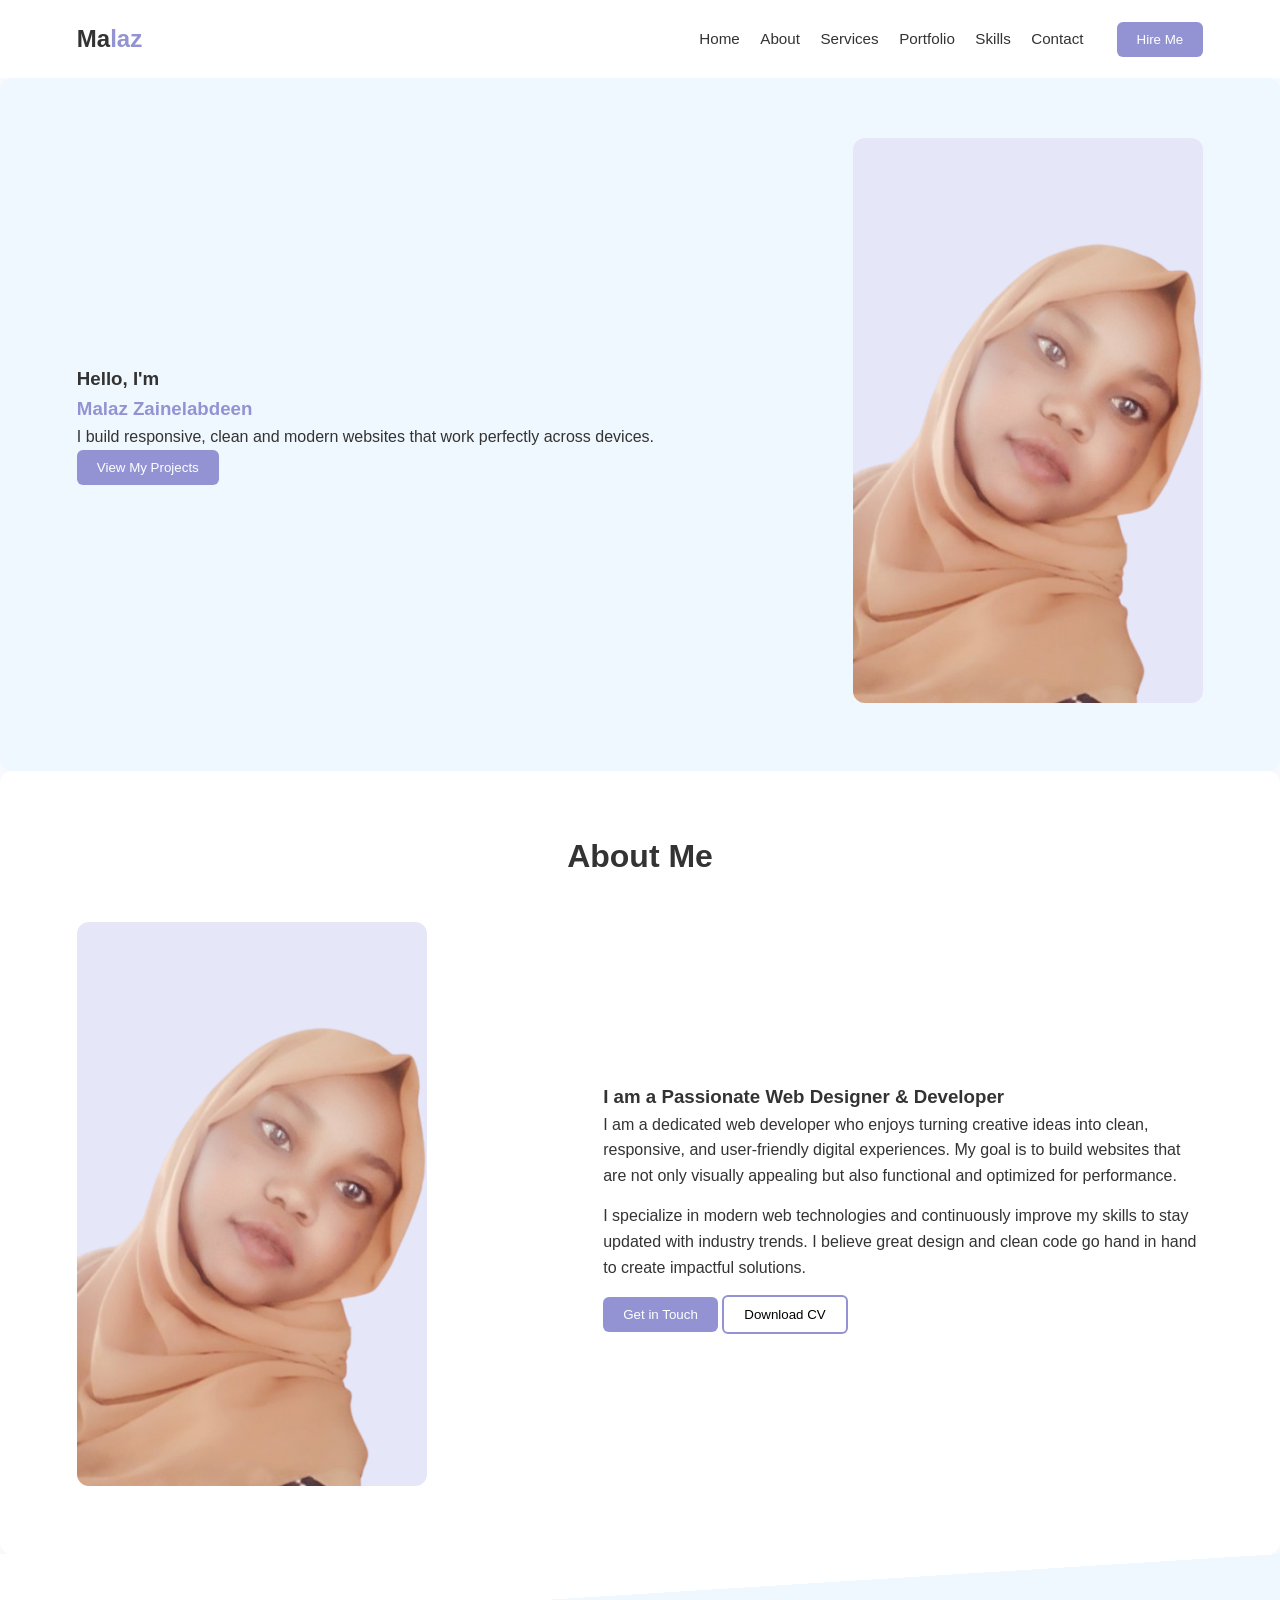
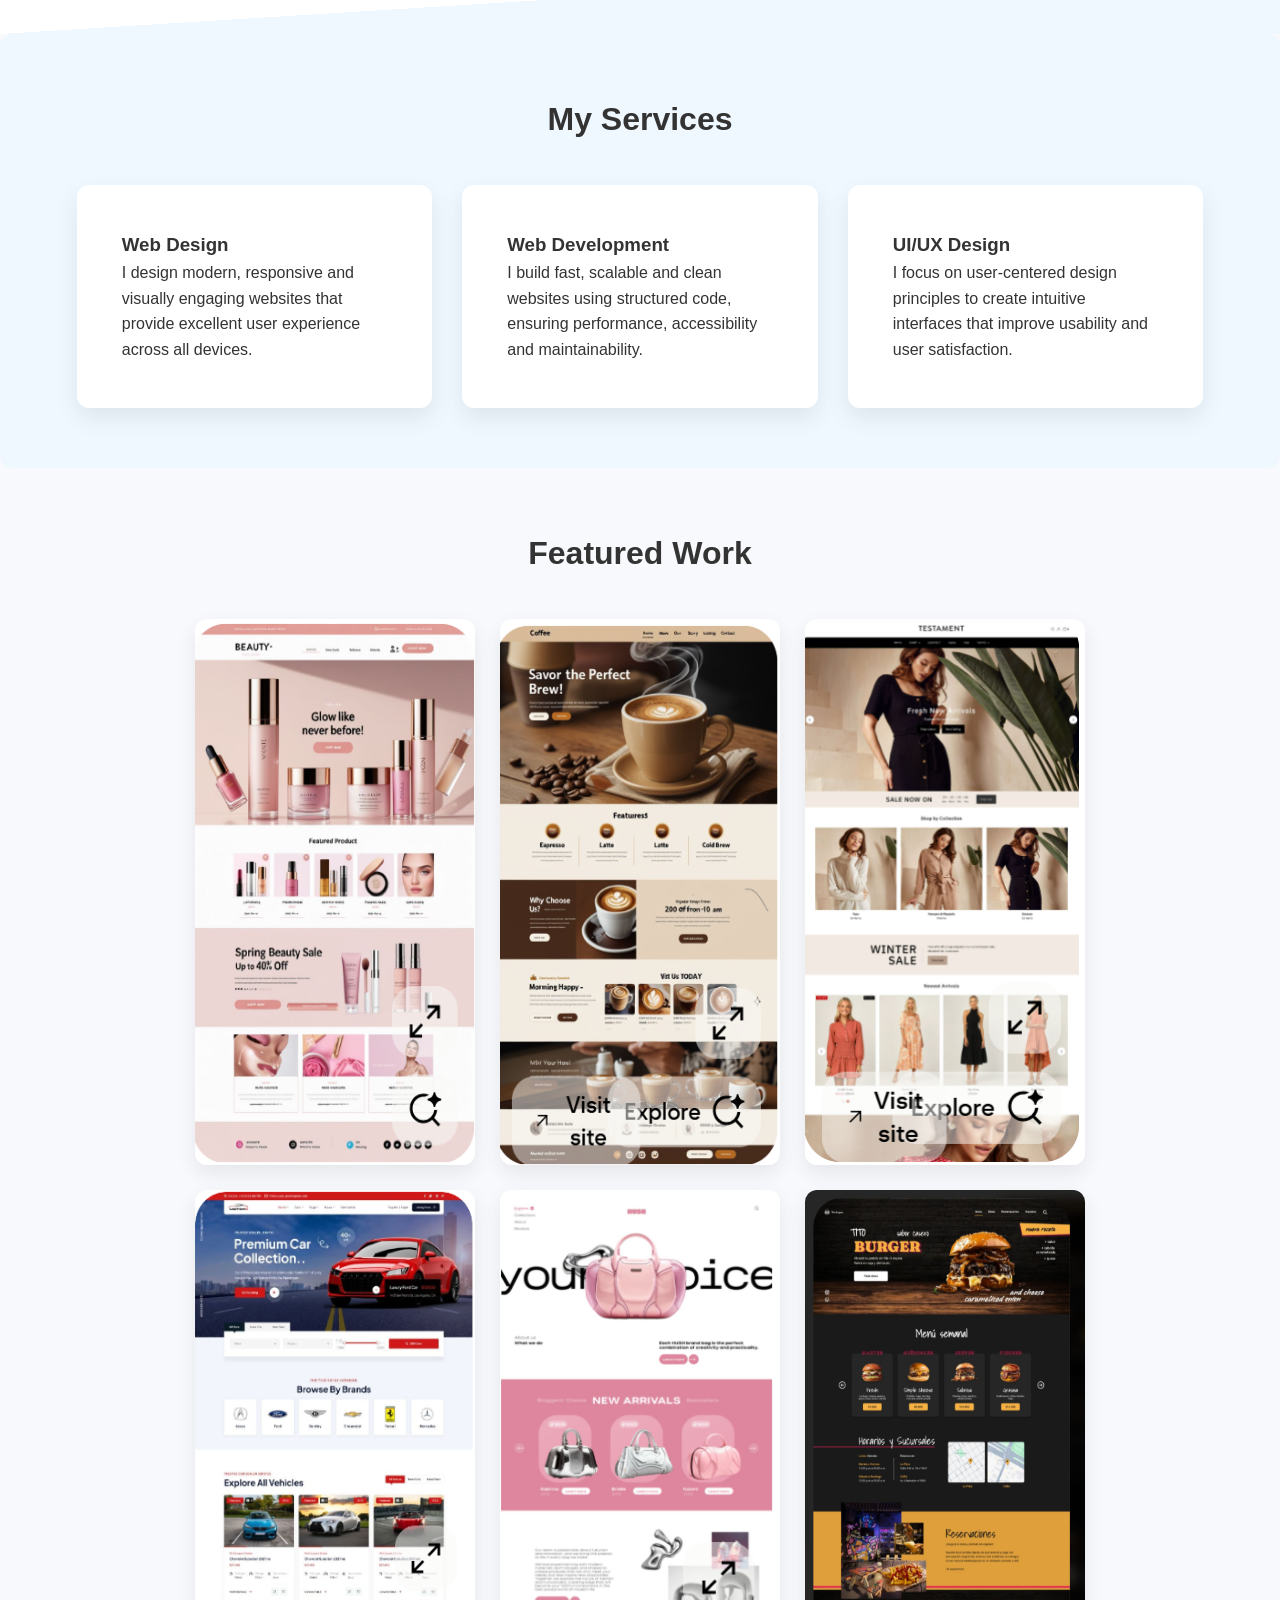
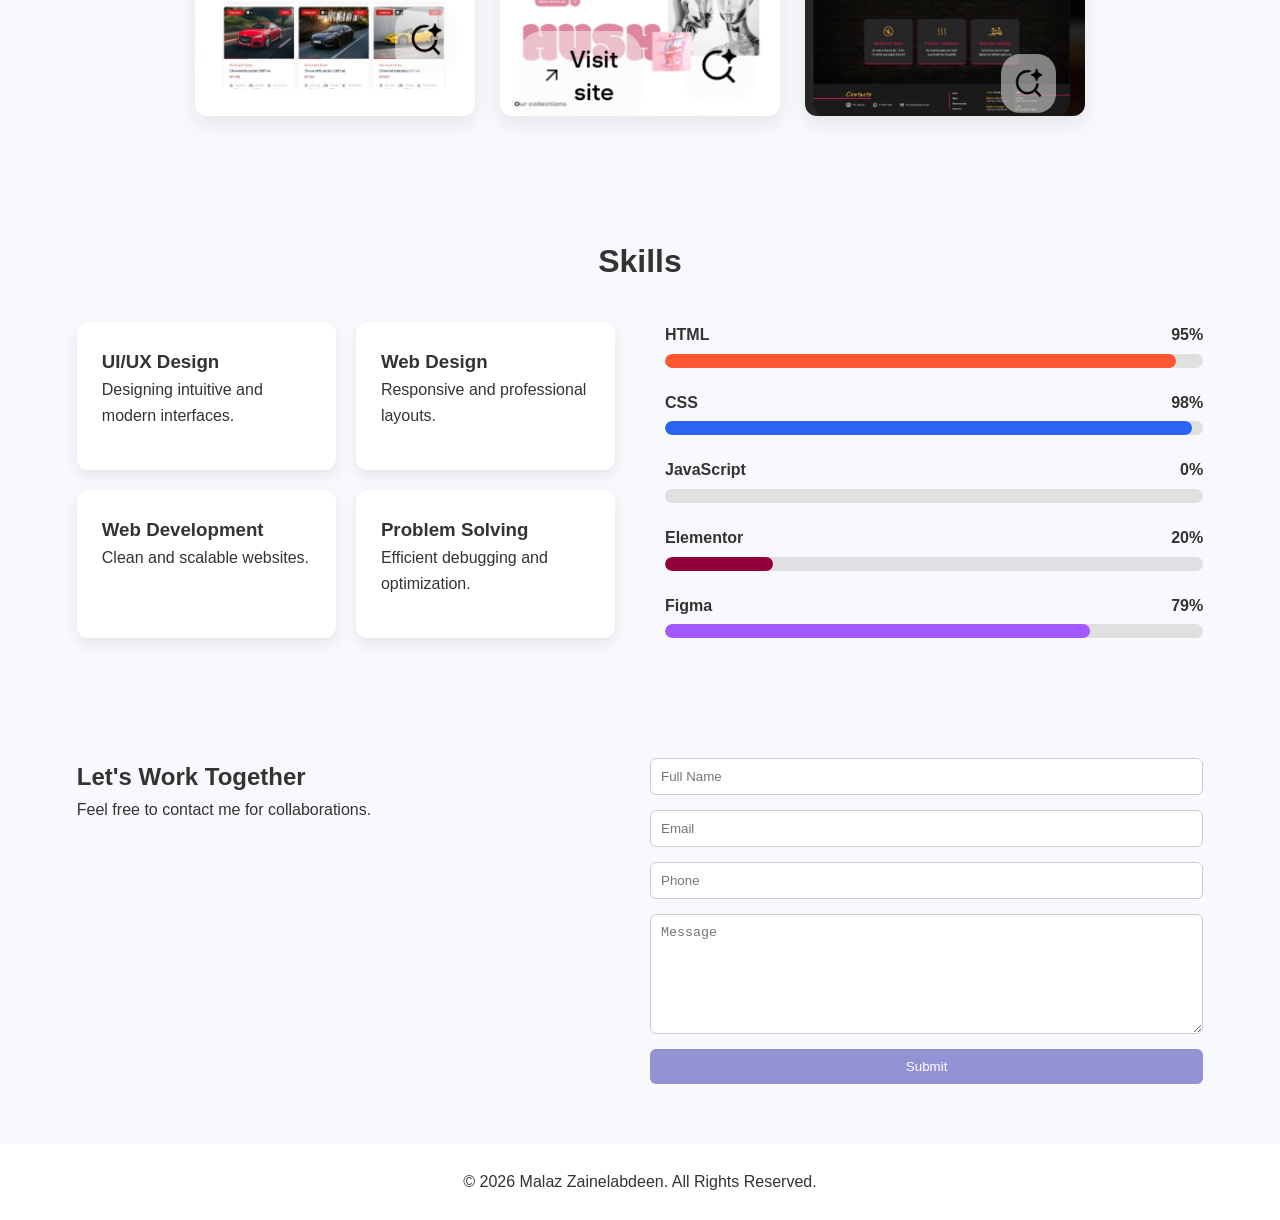
==== index.html @ f404f15a "Update and rename portfolio.html to index.html" ====
<!DOCTYPE html>
<html lang="en">
<head>
<meta charset="UTF-8">
<meta name="viewport" content="width=device-width, initial-scale=1.0">
<title>Malaz Portfolio</title>
<link rel="stylesheet" href="portofollio.css">
<link href="https://cdn.jsdelivr.net/npm/aos@2.3.4/dist/aos.css" rel="stylesheet">
</head>

<body>

<!-- ================= HEADER ================= -->
<header class="container" data-oas="fade-up">
    <div class="logo">
        <h2>Ma<span>laz</span></h2>
    </div>

    <div class="menus-container">
        <nav class="nav-bar">
            <a href="#home">Home</a>
            <a href="#about">About</a>
            <a href="#services">Services</a>
            <a href="#portfolio">Portfolio</a>
            <a href="#skills">Skills</a>
            <a href="#contact">Contact</a>
        </nav>
        <button class="btn">Hire Me</button>
    </div>
</header>

<!-- ================= LANDING ================= -->
<section class="landing-section-container" id="home" data-oas="fade-down">
    <div class="landing-text">
        <h3>Hello, I'm <br><span class="name">Malaz Zainelabdeen</span></h3>
        <p>I build responsive, clean and modern websites that work perfectly across devices.</p>
        <button class="btn">View My Projects</button>
    </div>

    <div class="landing-img">
        <img src="my img.png" alt="Profile">
    </div>
</section>

<!-- ================= ABOUT ================= -->
<section class="aboutcontainer white-section" id="about" data-oas="fade-left">

    <h2 class="section-title">About Me</h2>

    <div class="about-content">

        <div class="about-img">
            <img src="my img.png" alt="About Image">
        </div>

        <div class="about-details">
            <h3>I am a Passionate Web Designer & Developer</h3>

            <p>
                I am a dedicated web developer who enjoys turning creative ideas into
                clean, responsive, and user-friendly digital experiences.
                My goal is to build websites that are not only visually appealing
                but also functional and optimized for performance.
            </p>

            <p>
                I specialize in modern web technologies and continuously improve my
                skills to stay updated with industry trends. I believe great design
                and clean code go hand in hand to create impactful solutions.
            </p>

            <div class="about-buttons">
                <button class="btn">Get in Touch</button>
                <button class="cv-btn">Download CV</button>
            </div>
        </div>

    </div>

</section>

<!-- SHAPE DIVIDER -->
<div class="shape-divider"></div>


<!-- ================= SERVICES ================= -->
<section class="services-section blue-section" id="services" data-oas="fade-right">

    <h2 class="section-title">My Services</h2>

    <div class="services-cards">

        <div class="card">
            <h3>Web Design</h3>
            <p>
                I design modern, responsive and visually engaging websites that
                provide excellent user experience across all devices.
            </p>
        </div>

        <div class="card">
            <h3>Web Development</h3>
            <p>
                I build fast, scalable and clean websites using structured code,
                ensuring performance, accessibility and maintainability.
            </p>
        </div>

        <div class="card">
            <h3>UI/UX Design</h3>
            <p>
                I focus on user-centered design principles to create intuitive
                interfaces that improve usability and user satisfaction.
            </p>
        </div>

    </div>

</section>


<!-- ================= PORTFOLIO ================= -->
<section class="portfolio-section" id="portfolio" data-oas="fade-up">
    <h2 class="section-title">Featured Work</h2>

    <div class="portfolio-container">
        <img src="beu-web.png" alt="">
        <img src="caff-web.png" alt="">
        <img src="dress-web.png" alt="">
        <img src="cars-web.png" alt="">
        <img src="mark-web.png" alt="">
        <img src="restoran-web.png" alt="">
    </div>
</section>

<!-- ================= SKILLS ================= -->
<!-- ================= SKILLS ================= -->
<section class="skills-section" id="skills" data-oas="fade-down">

    <h2 class="skills-title">Skills</h2>

    <div class="skills-wrapper">

        <!-- LEFT SIDE (Skill Cards) -->
        <div class="skills-cards">

            <div class="skills-box">
                <h3>UI/UX Design</h3>
                <p>Designing intuitive and modern interfaces.</p>
            </div>

            <div class="skills-box">
                <h3>Web Design</h3>
                <p>Responsive and professional layouts.</p>
            </div>

            <div class="skills-box">
                <h3>Web Development</h3>
                <p>Clean and scalable websites.</p>
            </div>

            <div class="skills-box">
                <h3>Problem Solving</h3>
                <p>Efficient debugging and optimization.</p>
            </div>

        </div>

        <!-- RIGHT SIDE (Skill Bars) -->
        <div class="skills-bars" >

            <div class="skill">
                <p>HTML <span>95%</span></p>
                <div class="progress">
                    <div class="progress-bar html"></div>
                </div>
            </div>

            <div class="skill">
                <p>CSS <span>98%</span></p>
                <div class="progress">
                    <div class="progress-bar css"></div>
                </div>
            </div>

            <div class="skill">
                <p>JavaScript <span>0%</span></p>
                <div class="progress">
                    <div class="progress-bar js"></div>
                </div>
            </div>

            <div class="skill">
                <p>Elementor <span>20%</span></p>
                <div class="progress">
                    <div class="progress-bar elementor"></div>
                </div>
            </div>

            <div class="skill">
                <p>Figma <span>79%</span></p>
                <div class="progress">
                    <div class="progress-bar figma"></div>
                </div>
            </div>

        </div>

    </div>
</section>


<!-- ================= CONTACT ================= -->
<section class="contact-section" id="contact" data-oas="fade-right">
    <div class="contact-text">
        <h2>Let's Work Together</h2>
        <p>Feel free to contact me for collaborations.</p>
    </div>

    <form class="form">
        <input type="text" placeholder="Full Name">
        <input type="email" placeholder="Email">
        <input type="tel" placeholder="Phone">
        <textarea placeholder="Message"></textarea>
        <button class="btn">Submit</button>
    </form>
</section>

<!-- ================= FOOTER ================= -->
<footer class="footer">
    <p>© 2026 Malaz Zainelabdeen. All Rights Reserved.</p>
</footer>

<script src="https://cdn.jsdelivr.net/npm/aos@2.3.4/dist/aos.js"></script>
<script>
AOS.init({
    duration: 1000,   // animation duration in ms
    easing: 'ease-in-out',
    once: true,       // animation occurs only once
    offset: 50        // start animation 50px before section enters viewport
});
</script>


</body>
</html>
---- portofollio.css ----
/* ================= RESET ================= */
*{
    margin:0;
    padding:0;
    box-sizing:border-box;
}

body{
    font-family: Arial, sans-serif;
    background:#f8f9fc;
    line-height:1.6;
    color:#333;
}

section{
    padding:60px 6%;
}

/* ================= GLOBAL TITLES ================= */
.section-title{
    text-align:center;
    font-size:2rem;
    margin-bottom:40px;
    font-weight:bold;
}

/* Alternating backgrounds */
.white-section{
    background:white;
}

.blue-section{
    background:aliceblue;
}

/* ================= HEADER ================= */
.container{
    display:flex;
    justify-content:space-between;
    align-items:center;
    padding:20px 6%;
    background:white;
}

.logo span{
    color:#9393d3;
}

.menus-container{
    display:flex;
    align-items:center;
    gap:25px;
}

.nav-bar a{
    text-decoration:none;
    color:#333;
    margin:0 8px;
    font-size:0.95rem;
}

.btn{
    background:#9393d3;
    color:white;
    border:none;
    padding:10px 20px;
    border-radius:6px;
    cursor:pointer;
    transition:0.3s ease;
}

.btn:hover{
    background:#7a7ad1;
}

.cv-btn{
    border:2px solid #9393d3;
    background:white;
    padding:10px 20px;
    border-radius:6px;
    cursor:pointer;
}

/* ================= LANDING ================= */
.landing-section-container{
    display:flex;
    justify-content:space-between;
    align-items:center;
    gap:40px;
    background:aliceblue;
    border-radius:12px;
}

.landing-img img{
    width:350px;
    border-radius:12px;
}

.name{
    color:#9393d3;
}

/* ================= ABOUT ================= */
.aboutcontainer{
    border-radius:12px;
}

.about-content{
    display:flex;
    justify-content:space-between;
    align-items:center;
    gap:50px;
}

.about-img img{
    width:350px;
    border-radius:12px;
}

.about-details{
    max-width:600px;
}

.about-details p{
    margin-bottom:15px;
}

/* Shape Divider */
.shape-divider{
    width:100%;
    height:80px;
    background:linear-gradient(to bottom right, white 50%, aliceblue 50%);
}

/* ================= SERVICES ================= */
.services-section{
    border-radius:12px;
}

.services-cards{
    display:flex;
    justify-content:center;
    gap:30px;
    margin-top:30px;
}

.card{
    background:white;
    padding:45px;
    width:360px;
    border-radius:12px;
    box-shadow:0 10px 25px rgba(0,0,0,0.08);
    transition:0.3s;
}

.card:hover{
    transform:translateY(-6px);
}

/* ================= PORTFOLIO ================= */
.portfolio-section{
    border-radius:12px;
    text-align:center;
}

.portfolio-container{
    display:flex;
    flex-wrap:wrap;
    justify-content:center;
    gap:25px;
}

.portfolio-container img{
    width:280px;
    border-radius:12px;
    box-shadow:0 8px 20px rgba(0,0,0,0.08);
}

/* ================= SKILLS ================= */
.skills-section{
    border-radius:12px;
}

.skills-title{
    text-align:center;
    font-size:2rem;
    margin-bottom:35px;
    font-weight:bold;
}

.skills-wrapper{
    display:flex;
    justify-content:space-between;
    gap:50px;
}

/* LEFT SIDE (Cards) */
.skills-cards{
    display:grid;
    grid-template-columns:repeat(2, 1fr);
    gap:20px;
    width:50%;
}

.skills-box{
    background:white;
    padding:25px;
    border-radius:12px;
    box-shadow:0 6px 15px rgba(0,0,0,0.08);
}

/* RIGHT SIDE (Bars) */
.skills-bars{
    width:50%;
    display:flex;
    flex-direction:column;
    gap:22px;
}

.skill p{
    display:flex;
    justify-content:space-between;
    margin-bottom:6px;
    font-weight:600;
}

.progress{
    width:100%;
    height:14px;
    background:#e0e0e0;
    border-radius:20px;
    overflow:hidden;
}

.progress-bar{
    height:100%;
    border-radius:20px;
}

/* Skill Percentages */
.html{ width:95%; background:#ff5733; }
.css{ width:98%; background:#2965f1; }
.js{ width:0%; background:#f7df1e; }
.elementor{ width:20%; background:#92003b; }
.figma{ width:79%; background:#a259ff; }

/* ================= CONTACT ================= */
.contact-section{
    display:flex;
    justify-content:space-between;
    align-items:flex-start;
    gap:20px;
    border-radius:12px;
}

.contact-text{
    width:50%;
}

.form{
    width:50%;
    display:flex;
    flex-direction:column;
    gap:15px;
}

.form input,
.form textarea{
    width:100%;
    padding:10px;
    border:1px solid #ccc;
    border-radius:6px;
}

.form textarea{
    min-height:120px;
}

.form .btn{
    width:100%;
}

/* ================= FOOTER ================= */
.footer{
    text-align:center;
    padding:25px;
    background:white;
}

/* ================= RESPONSIVE ================= */
@media(max-width:768px){

        /* body{
            padding: 0 20px;
        } */
    section{
        padding:45px 5%;
    }

    .container,
    .landing-section-container,
    .about-content,
    .services-cards,
    .skills-wrapper,
    .contact-section{
        flex-direction:column;
        text-align:center;
        gap:30px;
    }

    .portfolio-container{
        flex-direction:column;
        align-items:center;
    }

}

[data-aos] {
    opacity: 0;           /* hidden before animation */
    transition: all 0.8s ease-in-out;
}

[data-aos].aos-animate {
    opacity: 1;           /* visible after animation triggers */
}
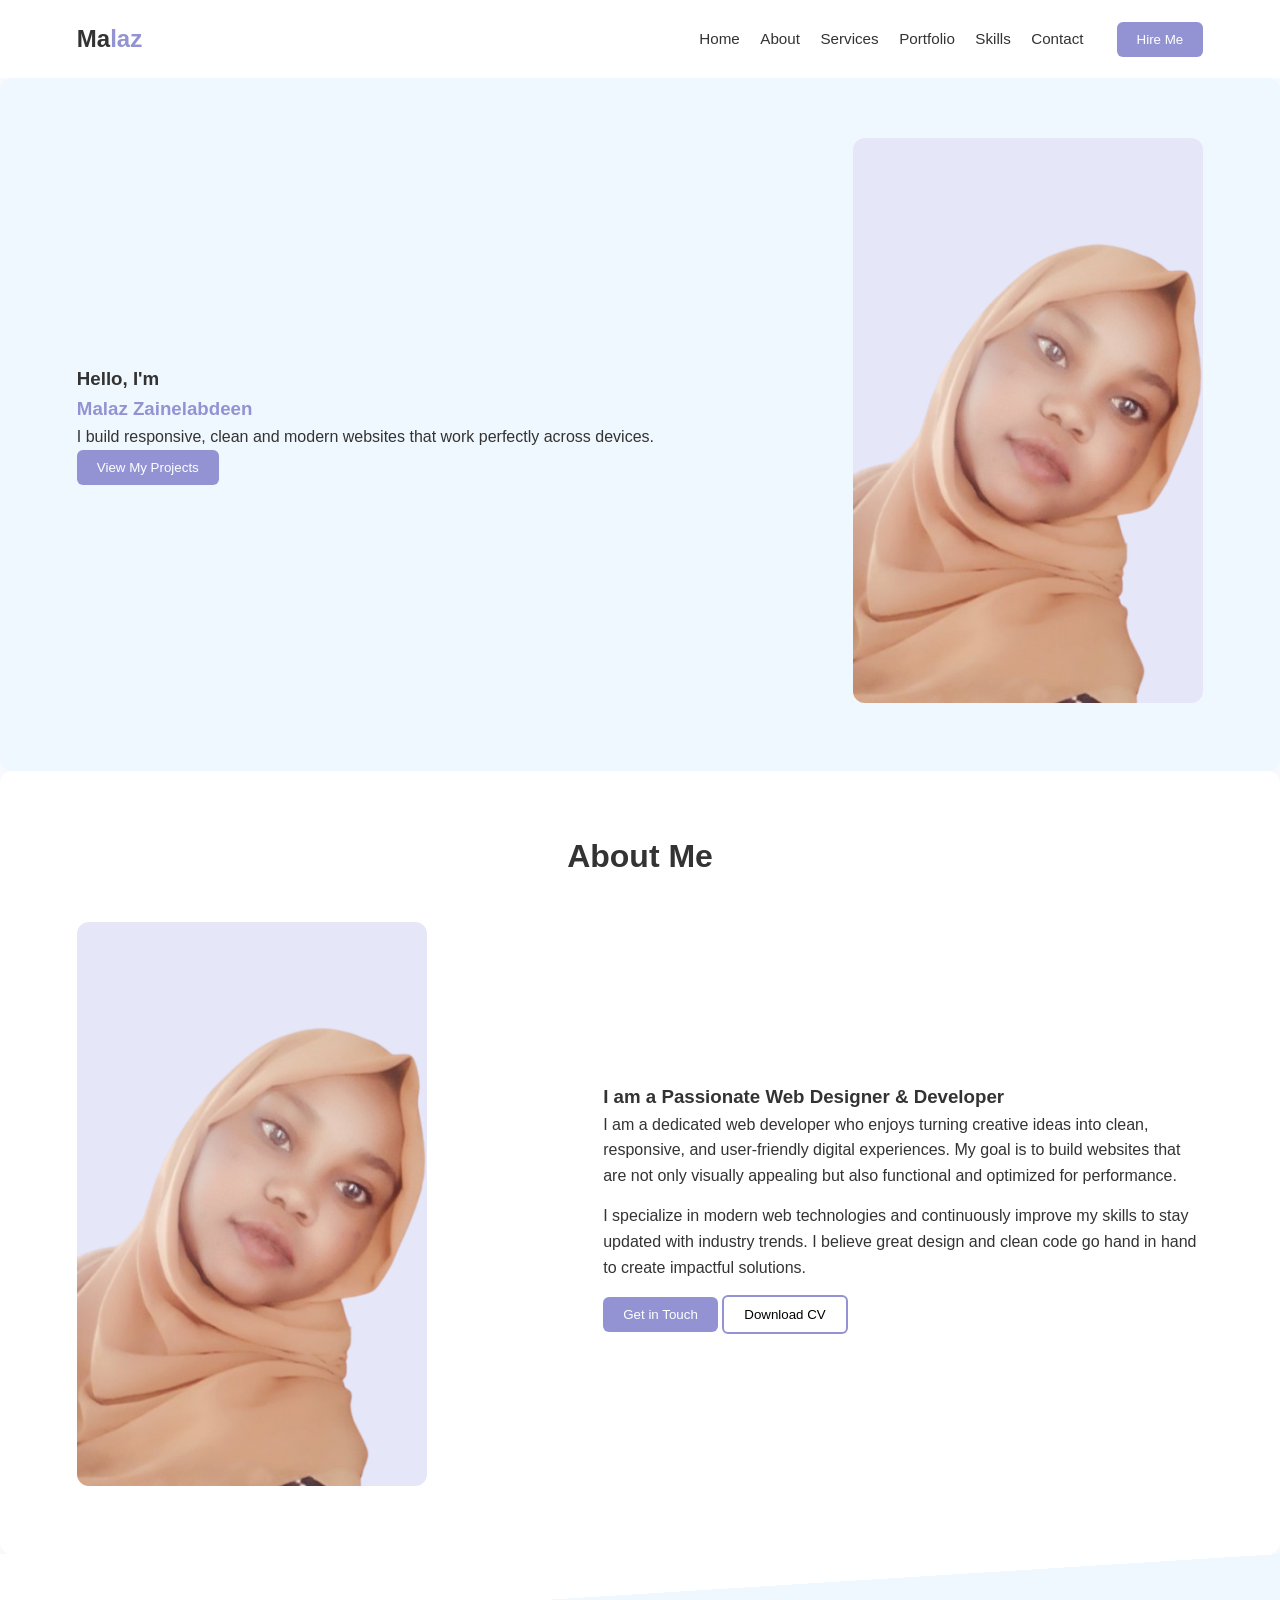
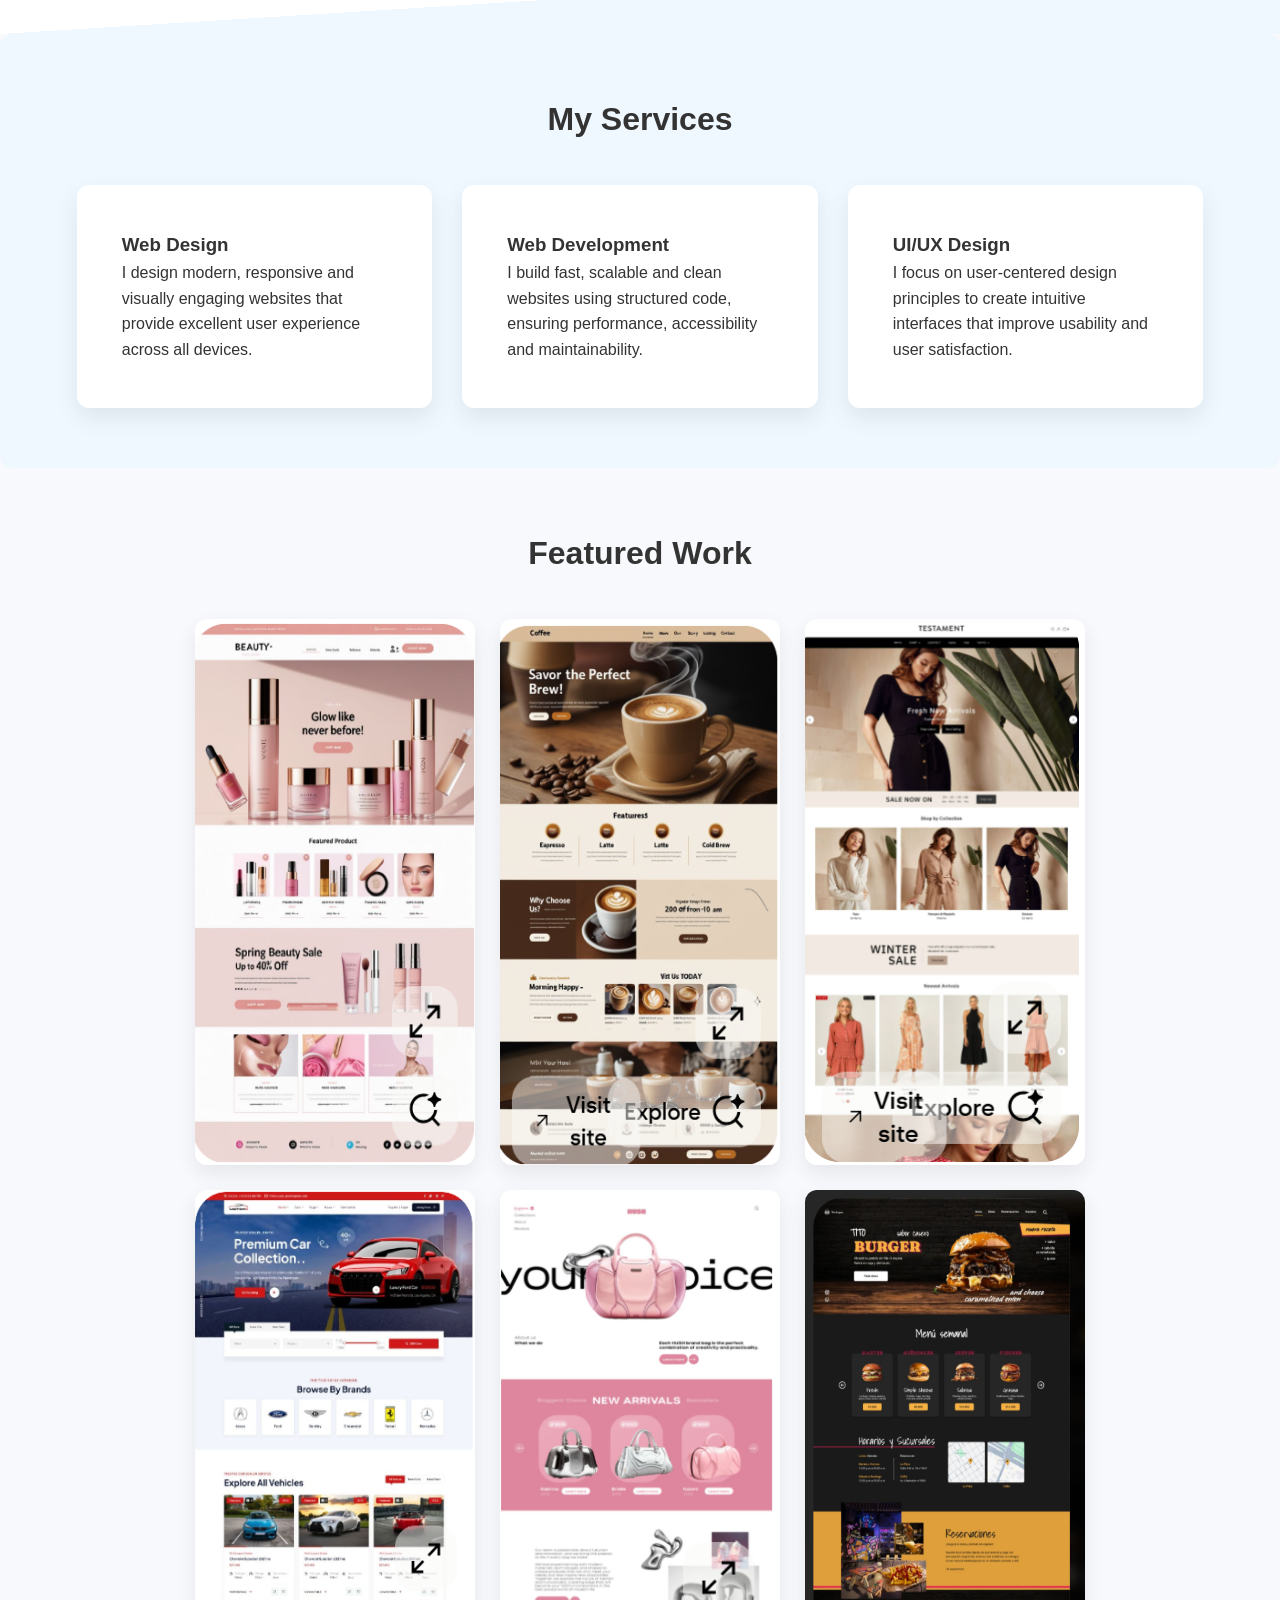
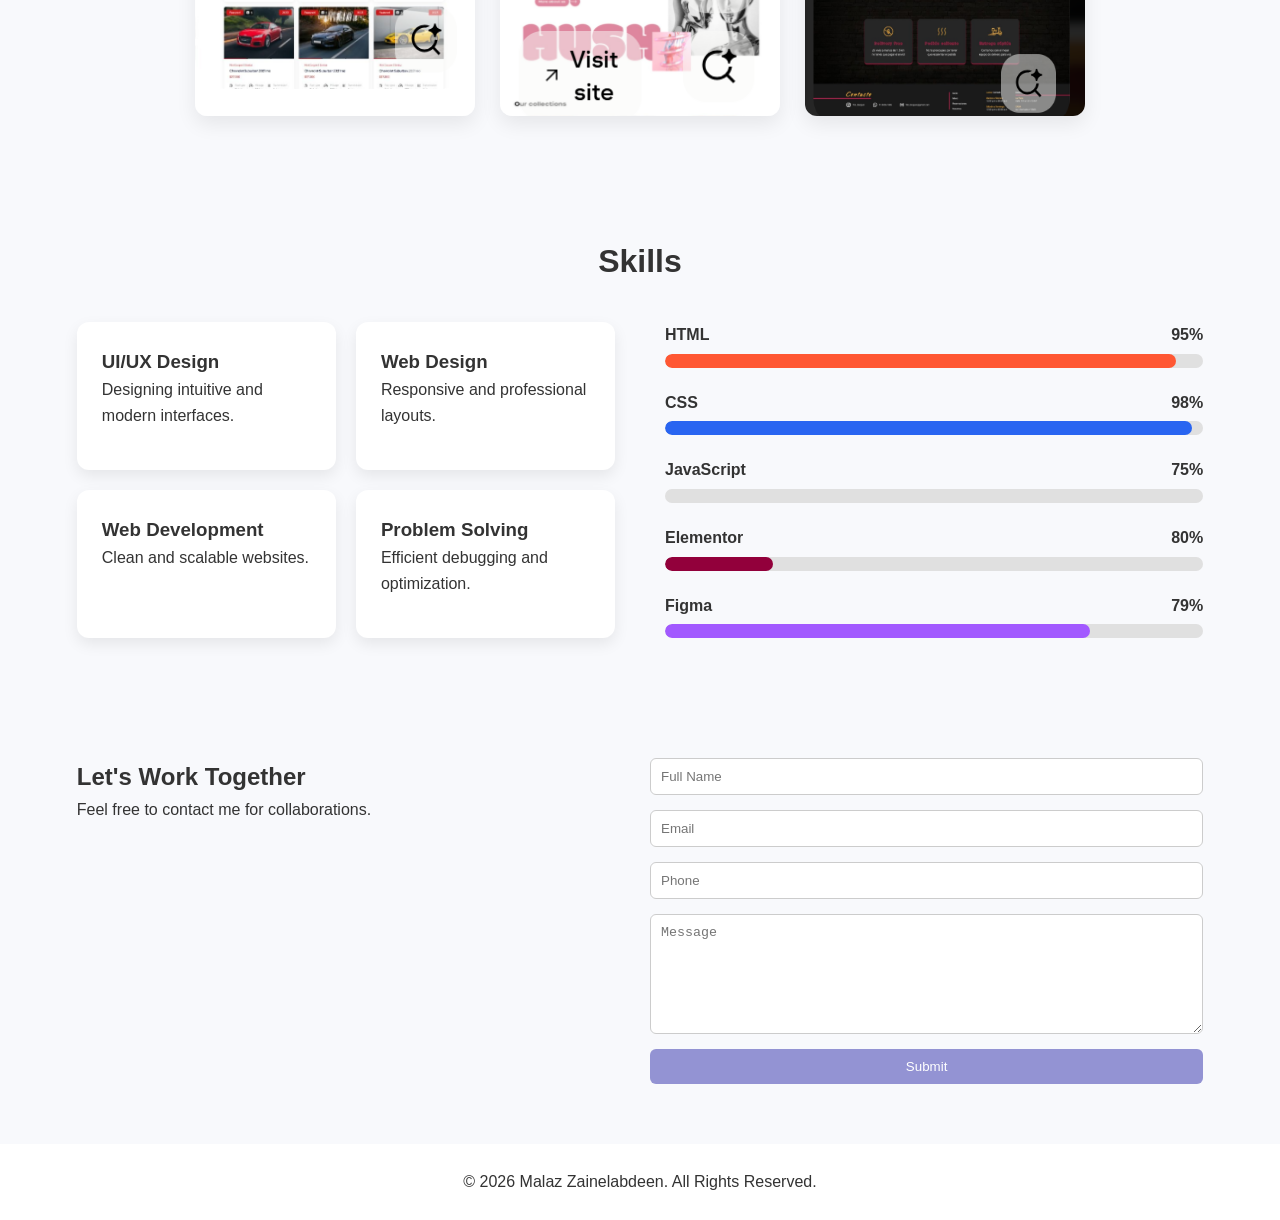
==== commit bad7cd2c: "Fix HTML encoding issues in index.html" ====
--- a/index.html
+++ b/index.html
@@ -184,14 +184,14 @@
             </div>
 
             <div class="skill">
-                <p>JavaScript <span>0%</span></p>
+                <p>JavaScript <span>75%</span></p>
                 <div class="progress">
                     <div class="progress-bar js"></div>
                 </div>
             </div>
 
             <div class="skill">
-                <p>Elementor <span>20%</span></p>
+                <p>Elementor <span>80%</span></p>
                 <div class="progress">
                     <div class="progress-bar elementor"></div>
                 </div>
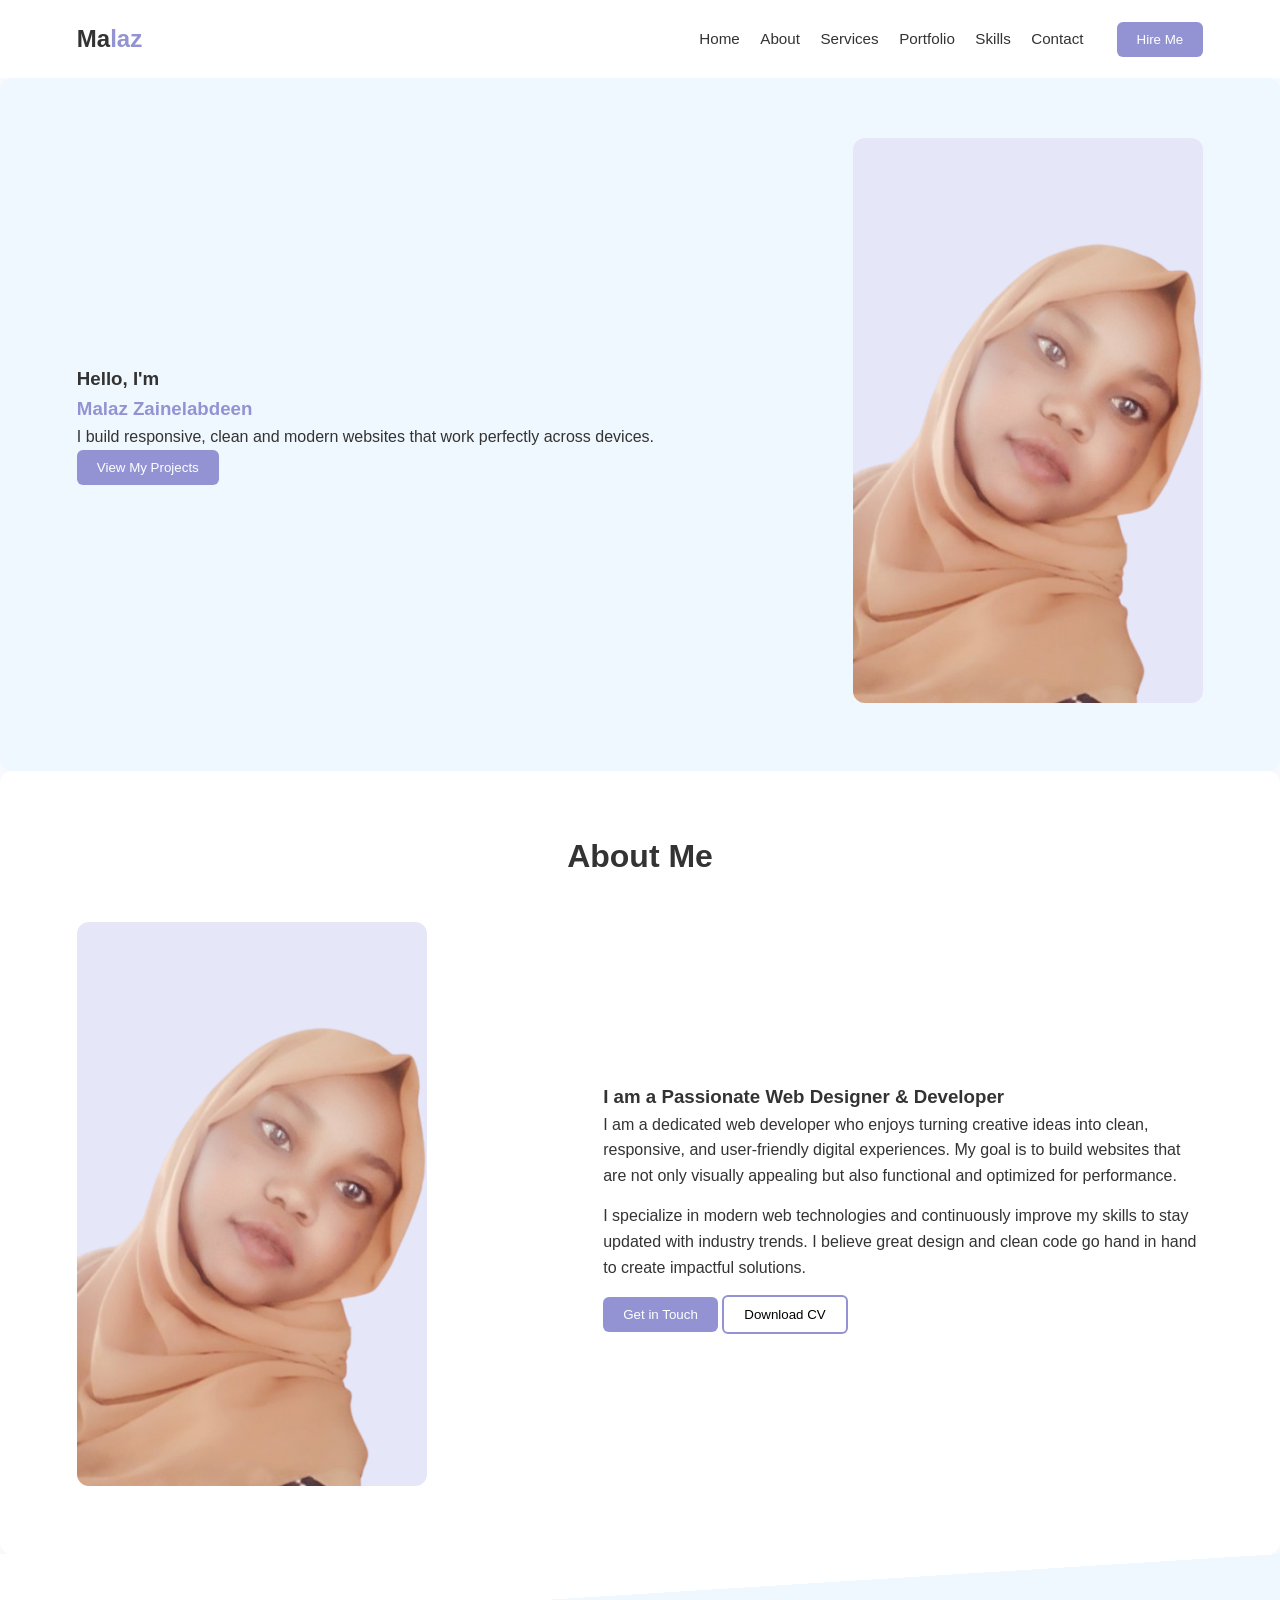
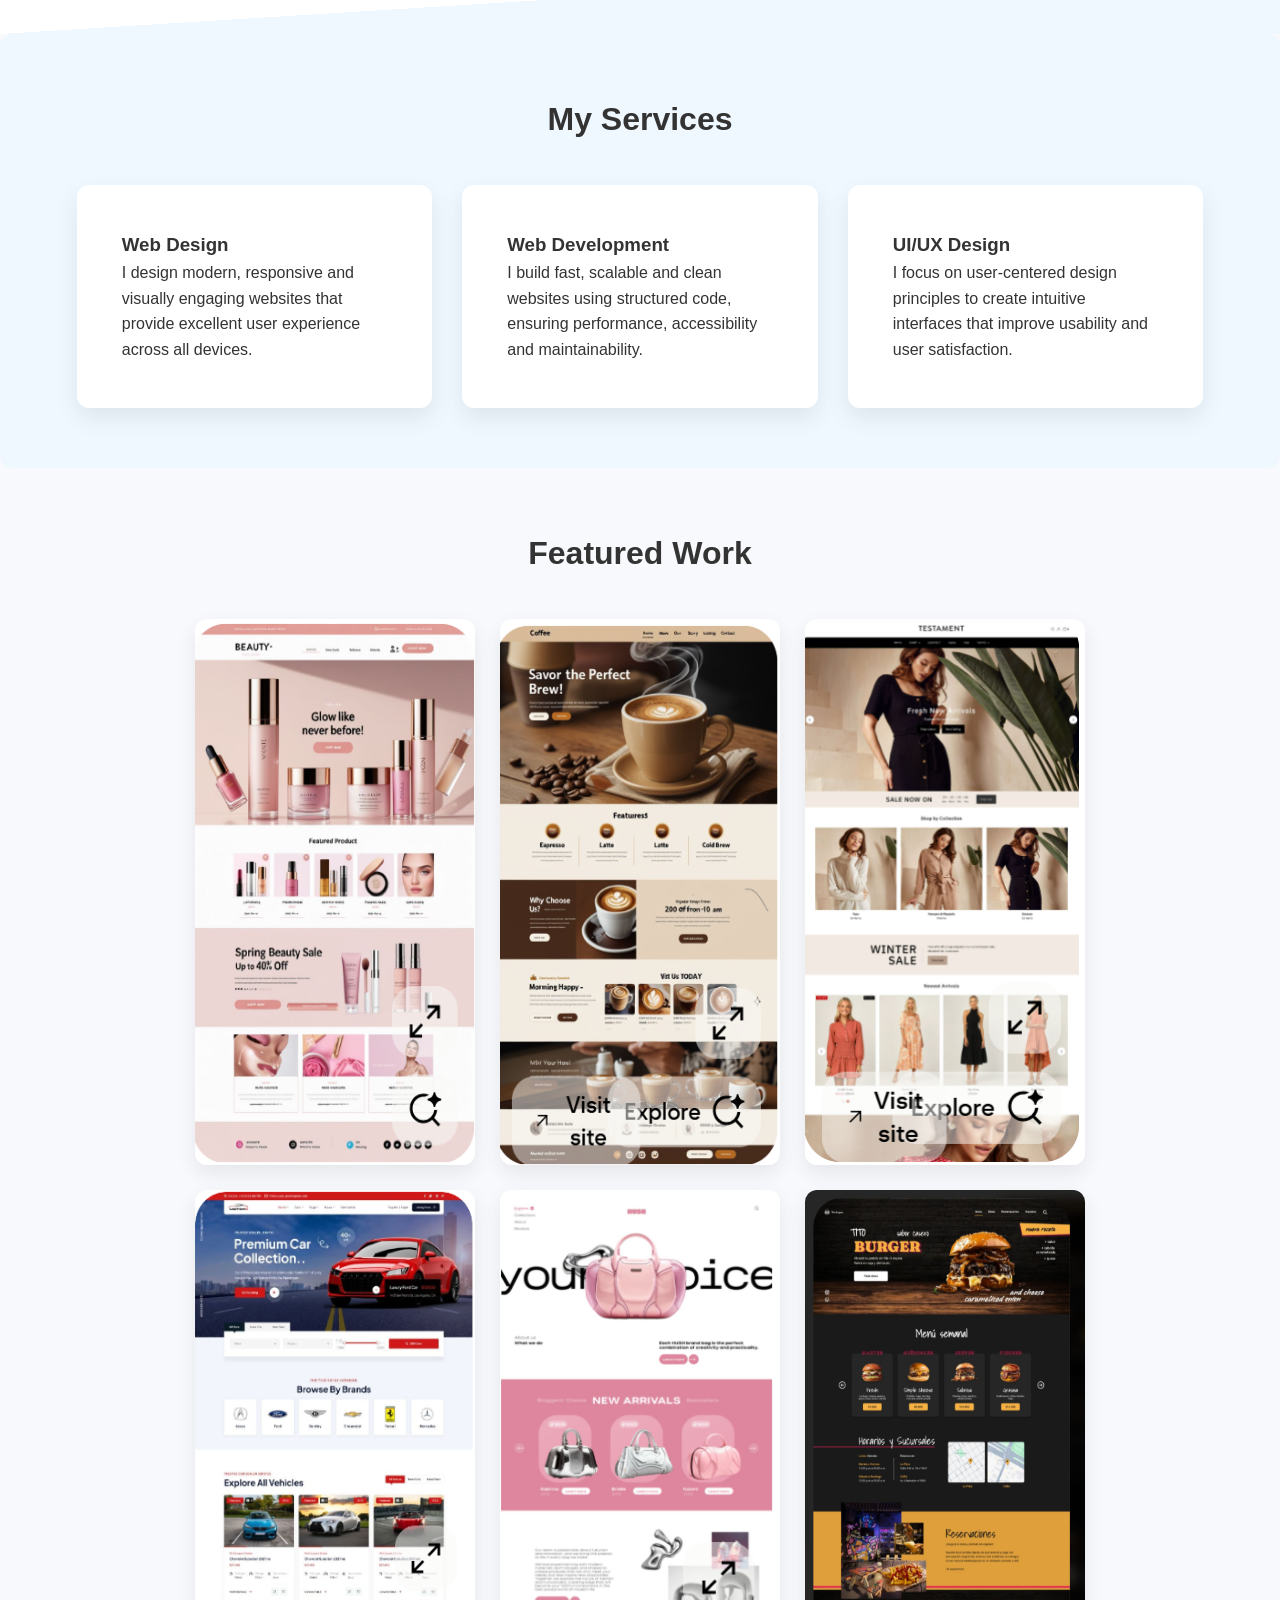
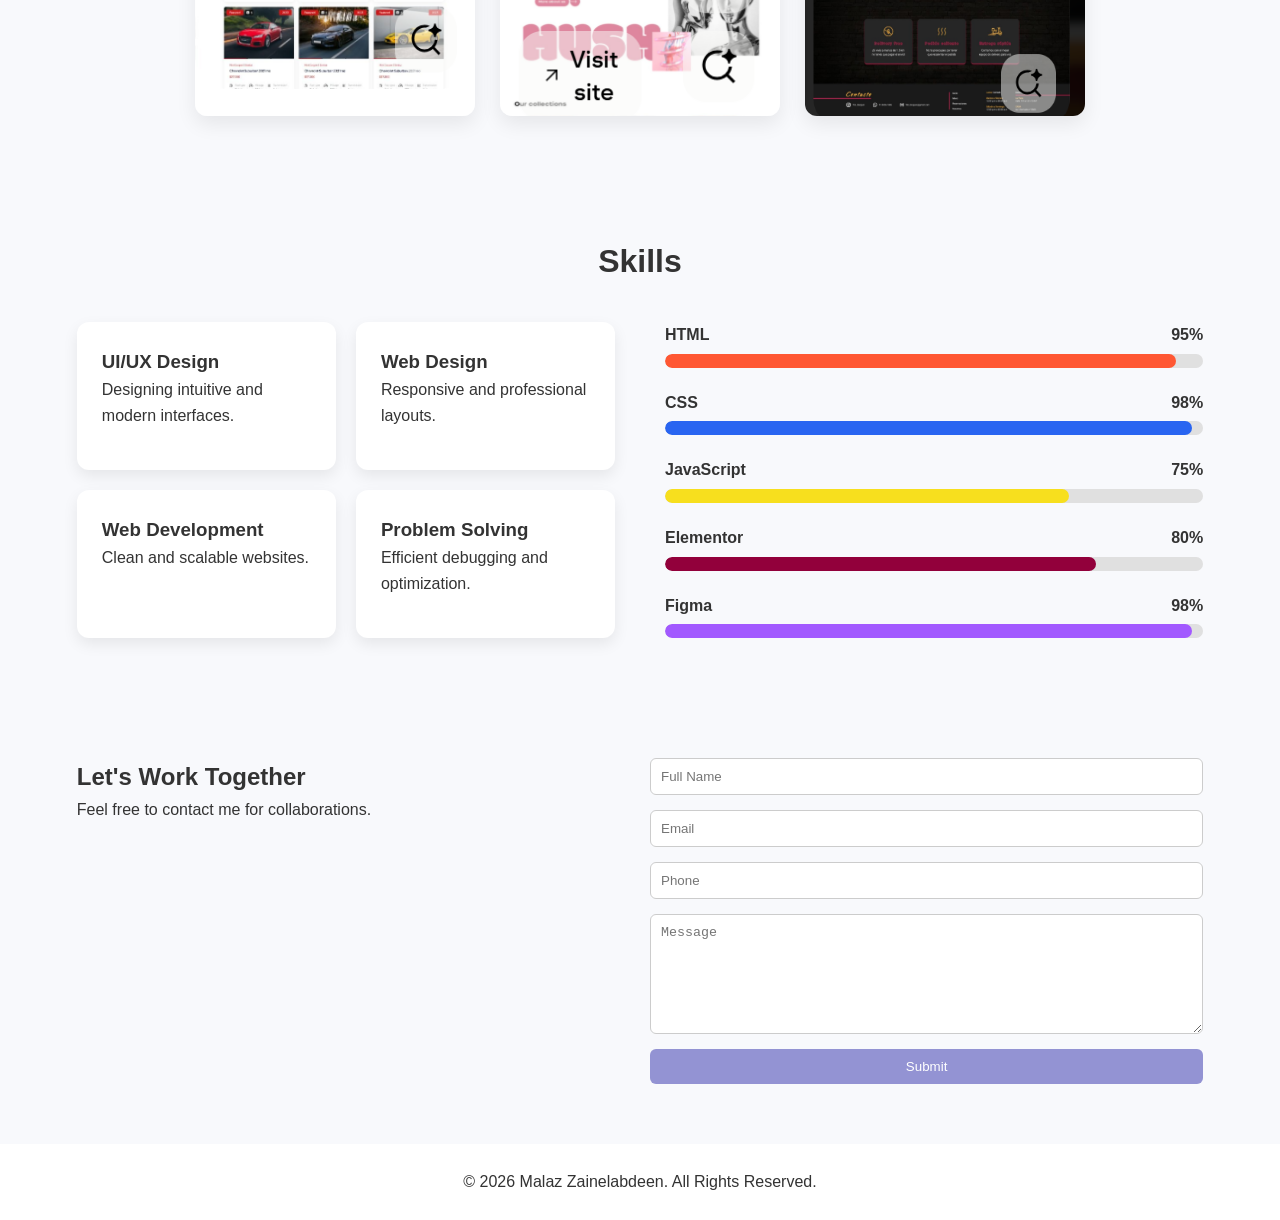
==== commit bfc351ce: "Update index.html" ====
--- a/index.html
+++ b/index.html
@@ -198,7 +198,7 @@
             </div>
 
             <div class="skill">
-                <p>Figma <span>79%</span></p>
+                <p>Figma <span>98%</span></p>
                 <div class="progress">
                     <div class="progress-bar figma"></div>
                 </div>
--- a/portofollio.css
+++ b/portofollio.css
@@ -240,9 +240,9 @@
 /* Skill Percentages */
 .html{ width:95%; background:#ff5733; }
 .css{ width:98%; background:#2965f1; }
-.js{ width:0%; background:#f7df1e; }
-.elementor{ width:20%; background:#92003b; }
-.figma{ width:79%; background:#a259ff; }
+.js{ width:75%; background:#f7df1e; }
+.elementor{ width:80%; background:#92003b; }
+.figma{ width:98%; background:#a259ff; }
 
 /* ================= CONTACT ================= */
 .contact-section{
